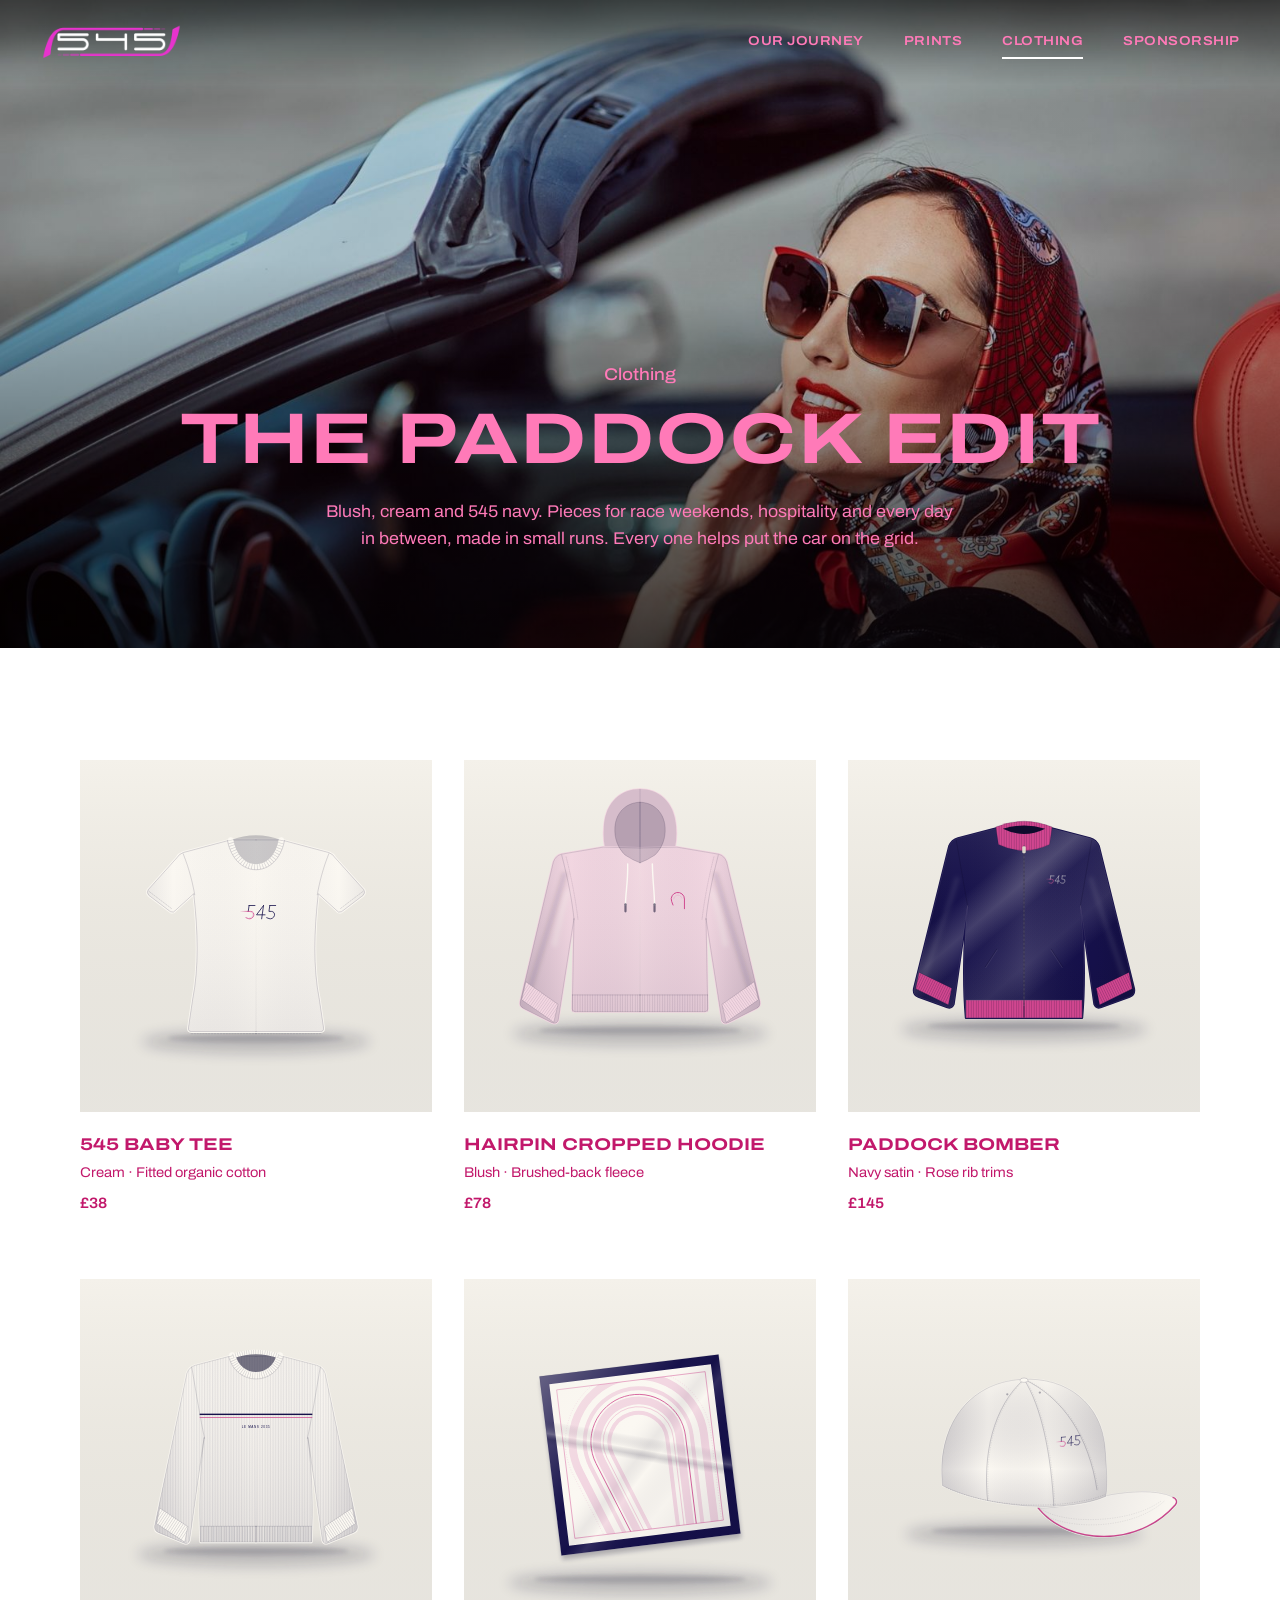
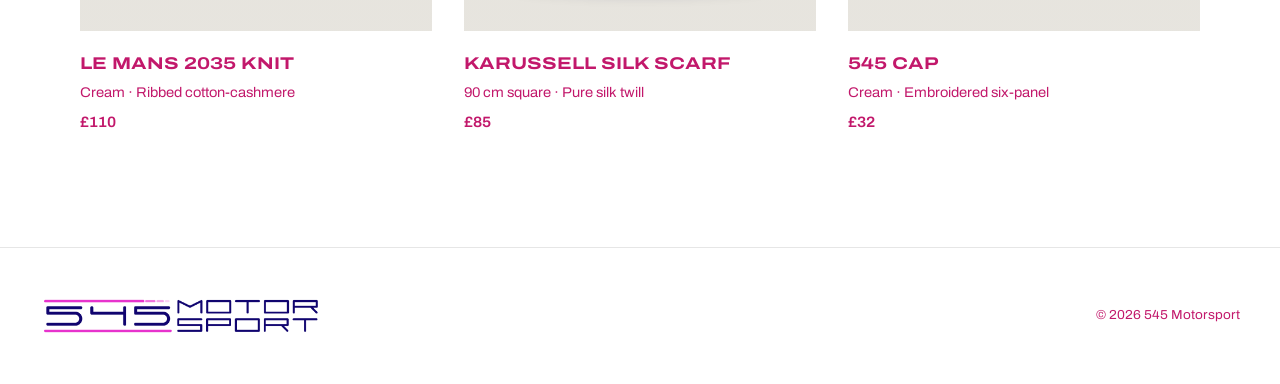
==== clothing.html @ 551cf8eb "Use the new 545 logos across the site White-text emblem in the header, full white logo in the home h" ====
<!doctype html>
<html lang="en-GB">
<head>
  <meta charset="utf-8">
  <meta name="viewport" content="width=device-width, initial-scale=1">
  <meta name="description" content="545 Motorsport: an engineer-led endurance racing team with one goal, to win the 24 Hours of Le Mans by 2035.">
  <title>Clothing | 545 Motorsport</title>
  <link rel="icon" href="favicon.svg" type="image/svg+xml">
  <link rel="preconnect" href="https://fonts.googleapis.com">
  <link rel="preconnect" href="https://fonts.gstatic.com" crossorigin>
  <link href="https://fonts.googleapis.com/css2?family=Archivo:wdth,wght@100..125,400..700&display=swap" rel="stylesheet">
  <link rel="stylesheet" href="style.css?v=1794669019">
</head>
<body>
<header class="top">
  <nav class="nav">
    <a href="index.html" class="nav-logo" aria-label="545 Motorsport home"><img src="logo/545-white.png" alt="545"></a>
    <a href="journey.html">Our Journey</a>
    <a href="prints.html">Prints</a>
    <a href="clothing.html" aria-current="page">Clothing</a>
    <a href="sponsorship.html">Sponsorship</a>
  </nav>
</header>
<main>
  <section class="hero short" style="background-image:url('img/scarf.jpg')">
    <div class="hero-inner">
      <p class="kicker">Clothing</p>
      <h1 class="display">The Paddock Edit</h1>
      <p class="lede">Blush, cream and 545 navy. Pieces for race weekends, hospitality and every day in between, made in small runs. Every one helps put the car on the grid.</p>
    </div>
  </section>

  <section class="section">
    <div class="shop clothes">
      <div class="item"><figure><div class="art"><img src="art/clothing-babytee.svg" alt="545 Baby Tee"></div><figcaption><span class="name">545 Baby Tee</span><span class="meta">Cream · Fitted organic cotton</span><span class="cost">£38</span></figcaption></figure></div>
      <div class="item"><figure><div class="art"><img src="art/clothing-hoodie.svg" alt="Hairpin Cropped Hoodie"></div><figcaption><span class="name">Hairpin Cropped Hoodie</span><span class="meta">Blush · Brushed-back fleece</span><span class="cost">£78</span></figcaption></figure></div>
      <div class="item"><figure><div class="art"><img src="art/clothing-jacket.svg" alt="Paddock Bomber"></div><figcaption><span class="name">Paddock Bomber</span><span class="meta">Navy satin · Rose rib trims</span><span class="cost">£145</span></figcaption></figure></div>
      <div class="item"><figure><div class="art"><img src="art/clothing-knit.svg" alt="Le Mans 2035 Knit"></div><figcaption><span class="name">Le Mans 2035 Knit</span><span class="meta">Cream · Ribbed cotton-cashmere</span><span class="cost">£110</span></figcaption></figure></div>
      <div class="item"><figure><div class="art"><img src="art/clothing-scarf.svg" alt="Karussell Silk Scarf"></div><figcaption><span class="name">Karussell Silk Scarf</span><span class="meta">90 cm square · Pure silk twill</span><span class="cost">£85</span></figcaption></figure></div>
      <div class="item"><figure><div class="art"><img src="art/clothing-cap.svg" alt="545 Cap"></div><figcaption><span class="name">545 Cap</span><span class="meta">Cream · Embroidered six-panel</span><span class="cost">£32</span></figcaption></figure></div>
    </div>
  </section>
</main>
<footer class="site-foot">
  <a href="index.html" aria-label="545 Motorsport home"><img src="logo/545-motorsport-navy.png" alt="545 Motorsport"></a>
  <p>&copy; 2026 545 Motorsport</p>
</footer>
<script>
  (function () {
    var top = document.querySelector(".top");
    var solid = !document.querySelector(".hero");
    function set() { top.classList.toggle("solid", solid || window.scrollY > 40); }
    set(); window.addEventListener("scroll", set, { passive: true });
  })();
</script>
</body>
</html>
---- style.css ----
:root {
  --black: #0b0b0d;
  --grey-9: #181818;
  --grey-8: #303030;
  --grey-5: #8a8a8a;
  --grey-2: #e6e6e6;
  --white: #ffffff;
  --rose: #d0468f;
  --pink-ink: #c2186b;   /* text on light backgrounds */
  --pink-light: #ff7ab8; /* text on dark backgrounds and photos */
  --head: 'Archivo', 'Helvetica Neue', Arial, sans-serif;
  --body: 'Archivo', 'Helvetica Neue', Arial, sans-serif;
}

* { box-sizing: border-box; }
html { scroll-behavior: smooth; }
body {
  margin: 0;
  background: var(--white);
  color: var(--pink-ink);
  font-family: var(--body);
  font-stretch: 105%;
  font-size: 16px;
  line-height: 1.55;
  -webkit-font-smoothing: antialiased;
}
img { max-width: 100%; display: block; }
a { color: inherit; }

/* Headline style */
.display {
  font-family: var(--head);
  font-stretch: 125%;
  font-weight: 700;
  text-transform: uppercase;
  letter-spacing: 0.01em;
  line-height: 1.05;
  margin: 0;
}
.kicker {
  font-family: var(--head);
  font-stretch: 112%;
  font-weight: 500;
  font-size: 17px;
  margin: 0 0 14px;
}

/* Header */
.top {
  position: fixed;
  top: 0; left: 0; right: 0;
  z-index: 30;
  background: linear-gradient(180deg, rgba(0,0,0,0.55), rgba(0,0,0,0));
  transition: background 0.3s;
}
.top.solid { background: var(--black); }
.nav {
  max-width: 1440px;
  margin: 0 auto;
  padding: 0 40px;
  height: 84px;
  display: flex;
  align-items: center;
  gap: 40px;
}
.nav a {
  color: var(--pink-light);
  text-decoration: none;
  font-stretch: 112%;
  font-size: 13px;
  font-weight: 600;
  letter-spacing: 0.04em;
  text-transform: uppercase;
  padding: 6px 0;
  border-bottom: 2px solid transparent;
  transition: border-color 0.25s;
}
.nav a:hover, .nav a[aria-current="page"] { border-bottom-color: var(--white); }
.nav .nav-logo { margin-right: auto; border: 0; padding: 0; }
.nav .nav-logo img { height: 38px; width: auto; }

/* Full-bleed photo heroes */
.hero {
  position: relative;
  height: 100vh;
  min-height: 560px;
  background: var(--black) center / cover no-repeat;
  color: var(--pink-light);
  display: flex;
  align-items: flex-end;
  justify-content: center;
  text-align: center;
}
.hero::before {
  content: "";
  position: absolute;
  inset: 0;
  background: linear-gradient(180deg, rgba(0,0,0,0.15) 40%, rgba(0,0,0,0.75) 100%);
}
.hero.short { height: 72vh; min-height: 460px; }
.hero-inner { position: relative; padding: 0 24px 96px; max-width: 1100px; }
.hero .display { font-size: clamp(34px, 5.6vw, 76px); }
.hero .lede { max-width: 640px; margin: 22px auto 0; font-size: 17px; color: var(--pink-light); }
.hero-logo { width: min(560px, 82vw); height: auto; margin: 0 auto 36px; }

/* Text-and-arrow links, Ferrari style */
.go {
  display: inline-flex;
  align-items: center;
  gap: 12px;
  font-stretch: 112%;
  font-size: 13px;
  font-weight: 600;
  letter-spacing: 0.04em;
  text-transform: uppercase;
  text-decoration: none;
  color: inherit;
}
.go i {
  width: 40px; height: 40px;
  border-radius: 50%;
  border: 1.5px solid currentColor;
  display: inline-flex;
  align-items: center;
  justify-content: center;
  transition: background 0.25s, color 0.25s, border-color 0.25s;
}
.go i::before {
  content: "";
  width: 8px; height: 8px;
  border-right: 2px solid currentColor;
  border-top: 2px solid currentColor;
  transform: translateX(-2px) rotate(45deg);
}
.go:hover i { background: var(--white); color: var(--pink-ink); border-color: var(--white); }
.light .go:hover i { background: var(--black); color: var(--pink-light); border-color: var(--black); }
.go-row { display: flex; gap: 48px; justify-content: center; flex-wrap: wrap; margin-top: 36px; }

/* Story block: text left, image right */
.story {
  max-width: 1200px;
  margin: 0 auto;
  padding: 120px 40px;
  display: grid;
  grid-template-columns: 1fr 1fr;
  gap: 96px;
  align-items: center;
}
.story .display { font-size: clamp(30px, 3.4vw, 48px); margin-bottom: 28px; }
.story p { margin: 0 0 18px; font-size: 17px; color: var(--pink-ink); }
.story > img { width: 100%; aspect-ratio: 4 / 5; object-fit: cover; }
.story-emblem { width: min(240px, 60%); height: auto; margin: 0 0 28px; }

/* Banner */
.banner {
  position: relative;
  min-height: 86vh;
  background: var(--black) center / cover no-repeat;
  color: var(--pink-light);
  display: flex;
  align-items: center;
  justify-content: center;
  text-align: center;
}
.banner { align-items: flex-start; min-height: 100vh; background-position: center bottom; }
.banner::before { content: ""; position: absolute; inset: 0; background: linear-gradient(180deg, rgba(0,0,0,0.78) 0%, rgba(0,0,0,0.55) 45%, rgba(0,0,0,0.1) 75%); }
.banner .inner { position: relative; padding: 14vh 24px 80px; max-width: 980px; }
.banner .display { font-size: clamp(34px, 5.4vw, 72px); }
.banner p { max-width: 620px; margin: 24px auto 0; font-size: 17px; color: var(--pink-light); }

/* 2x2 tiles */
.tiles { display: grid; grid-template-columns: 1fr 1fr; }
.tile {
  position: relative;
  aspect-ratio: 4 / 3;
  background: var(--black) center / cover no-repeat;
  color: var(--pink-light);
  display: flex;
  align-items: flex-end;
  justify-content: center;
  text-align: center;
  overflow: hidden;
}
.tile::before { content: ""; position: absolute; inset: 0; background: linear-gradient(180deg, rgba(0,0,0,0) 35%, rgba(0,0,0,0.72)); }
.tile .inner { position: relative; padding: 0 24px 64px; }
.tile .display { font-size: clamp(26px, 3.2vw, 46px); }
a.tile { text-decoration: none; }
.tile .go { margin-top: 26px; }
.tile:hover .go i { background: var(--white); color: var(--pink-ink); border-color: var(--white); }
.tile { background-size: cover; transition: background-size 0.6s; }


/* Generic content */
.section { max-width: 1200px; margin: 0 auto; padding: 112px 40px; }
.section-head { text-align: center; margin-bottom: 64px; }
.section-head .display { font-size: clamp(28px, 3.6vw, 50px); }
.section-head p { max-width: 620px; margin: 18px auto 0; color: var(--pink-ink); font-size: 17px; }
.dark { background: var(--black); color: var(--pink-light); }
.grey { background: var(--grey-9); color: var(--pink-light); }
.dark .section-head p, .grey .section-head p { color: var(--pink-light); }

.ledger { display: grid; grid-template-columns: 1fr 1fr; gap: 80px; }
.ledger h3 { font-size: 24px; margin-bottom: 24px; }
.ledger ul { list-style: none; margin: 0; padding: 0; }
.ledger li { padding: 16px 0; border-bottom: 1px solid rgba(255,255,255,0.14); color: var(--pink-light); }

/* Journey */
.intro { max-width: 980px; margin: 0 auto; padding: 120px 40px 72px; text-align: center; }
.intro .display { font-size: clamp(28px, 3.8vw, 54px); }
.intro p { max-width: 640px; margin: 24px auto 0; font-size: 17px; color: var(--pink-ink); }

.lap { max-width: 1200px; margin: 0 auto; padding: 0 40px 120px; }
.lap-line { position: relative; height: 2px; background: var(--grey-2); margin: 40px 0 0; }
.lap-line .done { position: absolute; left: 0; top: 0; bottom: 0; background: var(--rose); }
.lap-dots { position: relative; display: flex; justify-content: space-between; margin-top: -8px; }
.lap-dots span { width: 14px; height: 14px; border-radius: 50%; background: var(--white); border: 2px solid var(--black); }
.lap-dots span.on { background: var(--rose); border-color: var(--rose); }
.lap-dots span.flag { width: 20px; height: 20px; margin-top: -3px; background: var(--black); }
.lap-years { display: flex; justify-content: space-between; margin-top: 18px; font-size: 12px; font-weight: 700; letter-spacing: 0.04em; color: var(--rose); }
.lap-years b { color: var(--pink-ink); }

.chapter { display: grid; grid-template-columns: 1fr 1fr; min-height: 640px; }
.chapter + .chapter { border-top: 1px solid var(--grey-2); }
.chapter .pic { background: var(--black) center / cover no-repeat; min-height: 420px; }
.chapter .txt { padding: 96px 80px; display: flex; flex-direction: column; justify-content: center; }
.chapter.flip .pic { order: 2; }
.chapter.final { background: var(--black); color: var(--pink-light); border-top: 0; }
.year { font-family: var(--head); font-stretch: 125%; font-weight: 700; font-size: clamp(56px, 7vw, 104px); line-height: 0.9; letter-spacing: -0.01em; margin: 0 0 18px; }
.chapter .display { font-size: clamp(22px, 2.2vw, 32px); margin-bottom: 28px; }
.miles { list-style: none; margin: 0; padding: 0; }
.miles li { display: flex; justify-content: space-between; gap: 16px; padding: 14px 0; border-top: 1px solid var(--grey-2); font-size: 17px; font-weight: 500; }
.final .miles li { border-top-color: rgba(255,255,255,0.18); }
.miles li span { font-size: 12px; font-weight: 700; letter-spacing: 0.06em; text-transform: uppercase; color: var(--rose); white-space: nowrap; }
.miles li.ok span { color: var(--rose); }
.miles li.goal { font-stretch: 125%; font-weight: 700; text-transform: uppercase; font-size: 20px; }
.miles li.goal span { color: var(--rose); }

/* Sponsorship */
.tiers { display: grid; grid-template-columns: repeat(3, 1fr); gap: 2px; background: var(--grey-2); }
.tier { background: var(--white); padding: 48px 40px 52px; }
.tier.feature { background: var(--black); color: var(--pink-light); }
.tier h3 { font-size: 26px; margin-bottom: 8px; }
.tier .price { font-size: 13px; font-weight: 700; letter-spacing: 0.04em; text-transform: uppercase; color: var(--rose); margin: 0 0 26px; }
.tier ul { margin: 0; padding: 0 0 0 18px; color: var(--pink-ink); }
.tier.feature ul { color: var(--pink-light); }
.tier li { margin-bottom: 9px; }
.pack-line { text-align: center; margin-top: 36px; color: var(--pink-ink); }
.pack-line a { font-weight: 600; }

.sponsors { display: grid; grid-template-columns: repeat(3, 1fr); gap: 2px; background: var(--grey-2); }
.sponsor { background: var(--white); aspect-ratio: 16 / 10; display: flex; align-items: center; justify-content: center; padding: 40px 56px; transition: opacity 0.25s; }
.sponsor:hover { opacity: 0.75; }
.sponsor img { max-height: 100%; object-fit: contain; }

/* Shop */
.shop { display: grid; grid-template-columns: repeat(3, 1fr); gap: 64px 32px; }
.item figure { margin: 0; }
.item .art { background: #f2f2f2; padding: 36px; overflow: hidden; }
.item .art img { transition: transform 0.6s ease; box-shadow: 0 24px 40px -24px rgba(0,0,0,0.45); }
.item:hover .art img { transform: scale(1.03); }
.shop.clothes .item .art { padding: 0; }
.shop.clothes .item .art img { box-shadow: none; }
.item figcaption { padding-top: 20px; }
.item .name { display: block; font-stretch: 125%; font-weight: 700; text-transform: uppercase; font-size: 17px; }
.item .meta { display: block; font-size: 14px; color: var(--pink-ink); margin-top: 4px; }
.item .cost { display: block; font-size: 15px; font-weight: 600; margin-top: 8px; }

.note { margin-top: 112px; padding-top: 48px; border-top: 1px solid var(--grey-2); display: grid; grid-template-columns: 1fr 2fr; gap: 48px; }
.note h3 { font-size: 24px; }
.note p { margin: 0; color: var(--pink-ink); font-size: 17px; }
.note a { font-weight: 600; }

/* Contact */
.contact { display: grid; grid-template-columns: 1fr 1.6fr; gap: 2px; background: var(--grey-2); }
.pack {
  width: 100%;
  border: 0;
  background: var(--black);
  color: var(--pink-light);
  font-family: var(--head);
  font-stretch: 125%;
  font-weight: 700;
  text-transform: uppercase;
  font-size: 28px;
  line-height: 1.1;
  text-align: left;
  padding: 48px;
  cursor: pointer;
  display: flex;
  flex-direction: column;
  justify-content: space-between;
  gap: 32px;
  transition: background 0.25s;
}
.pack small { font-family: var(--body); font-stretch: 105%; font-weight: 400; text-transform: none; font-size: 15px; color: var(--pink-light); }
.pack:hover, .pack.on { background: var(--grey-8); box-shadow: inset 6px 0 0 var(--rose); }
.pack:hover small, .pack.on small { color: var(--pink-light); }
.enquiry { background: var(--white); padding: 48px; }
.enquiry h3 { font-size: 24px; margin-bottom: 8px; }
.enquiry label { display: block; font-size: 12px; font-weight: 700; letter-spacing: 0.04em; text-transform: uppercase; margin: 26px 0 6px; }
.enquiry input, .enquiry textarea { width: 100%; font: inherit; color: inherit; padding: 12px 0; border: 0; border-bottom: 1.5px solid #bdbdbd; background: transparent; border-radius: 0; }
.enquiry input:focus, .enquiry textarea:focus { outline: none; border-bottom-color: var(--black); }
.enquiry textarea { min-height: 120px; resize: vertical; }
.enquiry input::placeholder, .enquiry textarea::placeholder { color: var(--pink-ink); opacity: 0.55; }
.send {
  margin-top: 36px;
  width: 100%;
  padding: 20px;
  border: 0;
  background: var(--black);
  color: var(--pink-light);
  font-family: var(--head);
  font-stretch: 112%;
  font-weight: 700;
  font-size: 13px;
  letter-spacing: 0.06em;
  text-transform: uppercase;
  cursor: pointer;
  transition: background 0.25s;
}
.send:hover { background: var(--grey-8); }

/* Footer */
.site-foot {
  background: var(--white);
  padding: 48px 40px;
  display: flex;
  flex-wrap: wrap;
  align-items: center;
  justify-content: space-between;
  gap: 20px;
  border-top: 1px solid var(--grey-2);
}
.site-foot img { height: 40px; width: auto; }
.site-foot p { margin: 0; font-size: 13px; color: var(--pink-ink); }

@media (max-width: 900px) {
  .story, .ledger, .note, .contact, .chapter { grid-template-columns: 1fr; gap: 48px; }
  .chapter { gap: 0; }
  .chapter.flip .pic { order: 0; }
  .chapter .txt { padding: 56px 24px 72px; }
  .lap-years span:not(:first-child):not(:last-child) { display: none; }
  .story { padding: 88px 24px; }
  .tiers, .sponsors { grid-template-columns: 1fr; }
  .shop { grid-template-columns: repeat(2, 1fr); gap: 40px 16px; }

}
@media (max-width: 640px) {
  .nav { padding: 0 16px; gap: 14px; height: 64px; }
  .nav a { font-size: 10px; letter-spacing: 0; }
  .nav .nav-logo img { height: 26px; }
  .site-foot { padding: 36px 16px; }
  .site-foot img { height: 30px; }
  .section { padding: 80px 16px; }
  .story { padding: 72px 16px; }
  .tiles { grid-template-columns: 1fr; }
  .shop { grid-template-columns: 1fr; }
  .hero-inner { padding-bottom: 72px; }
  .pack, .enquiry { padding: 32px 24px; }
}
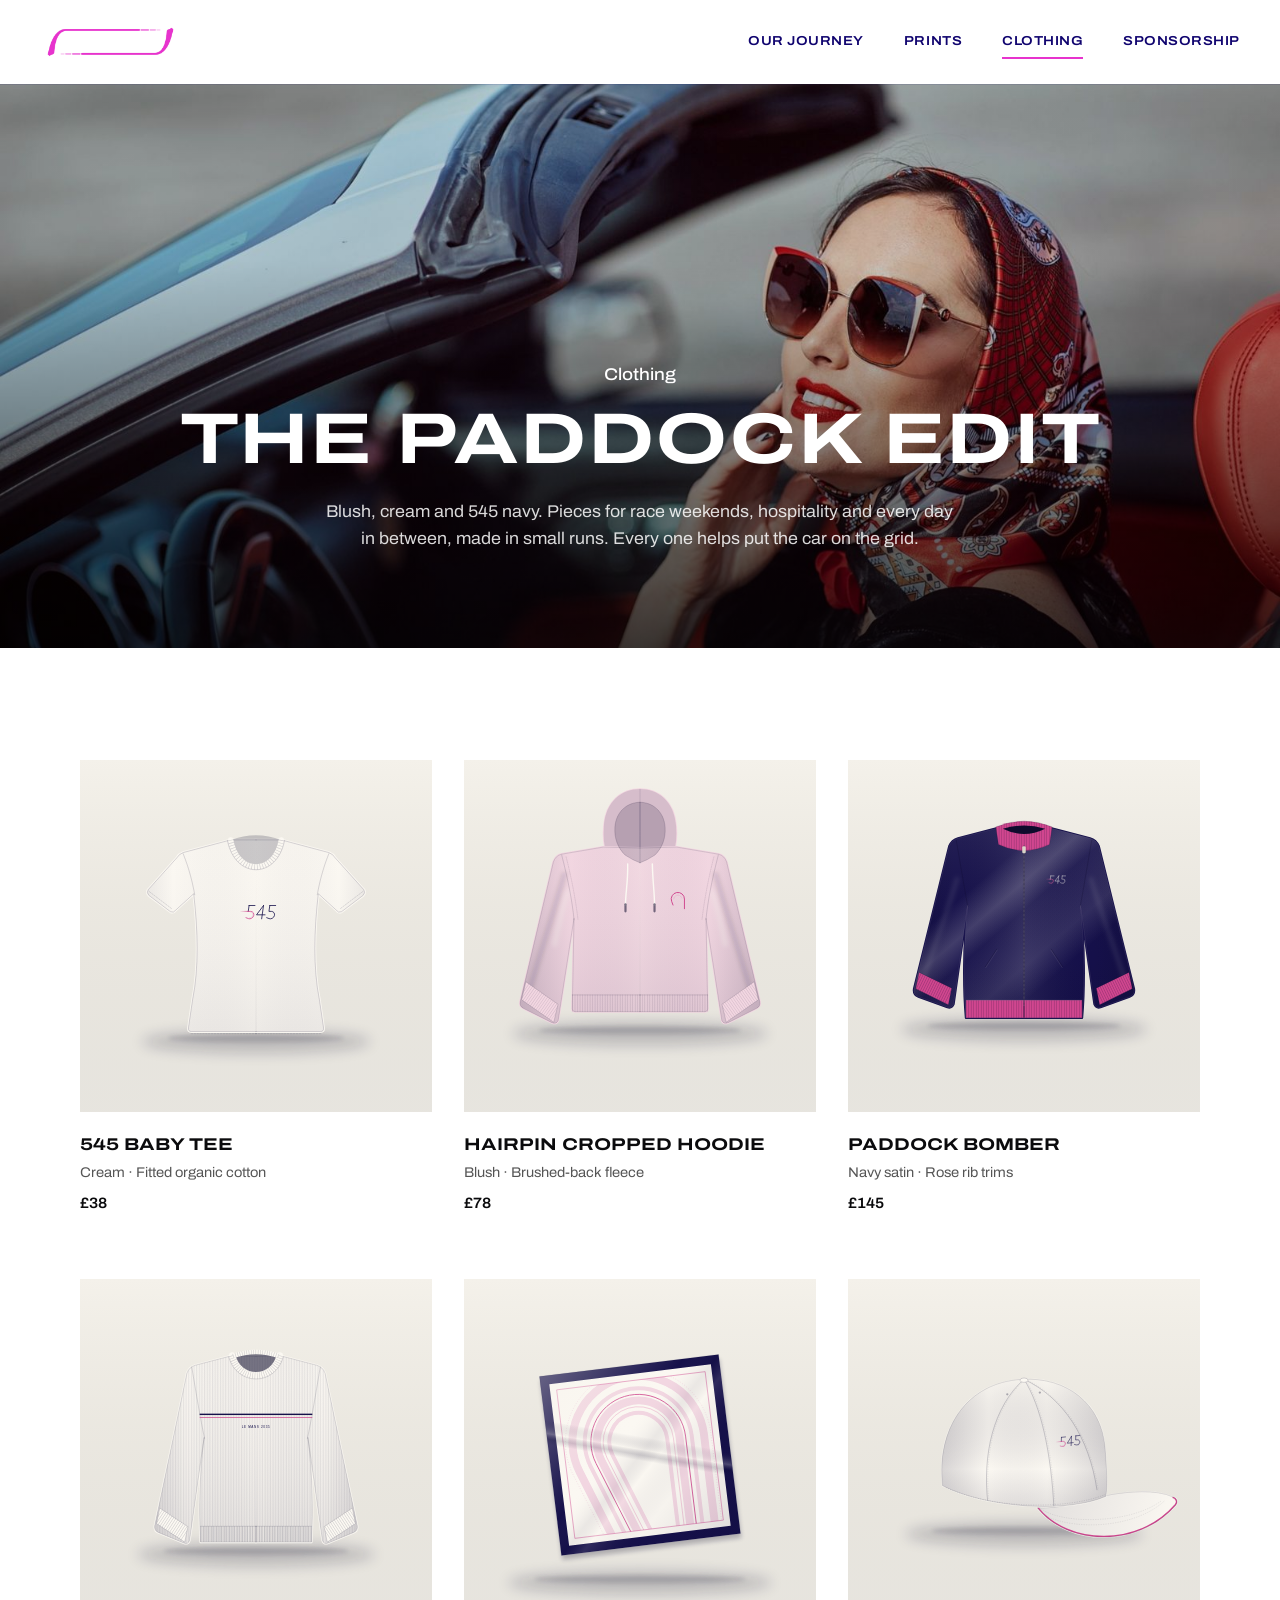
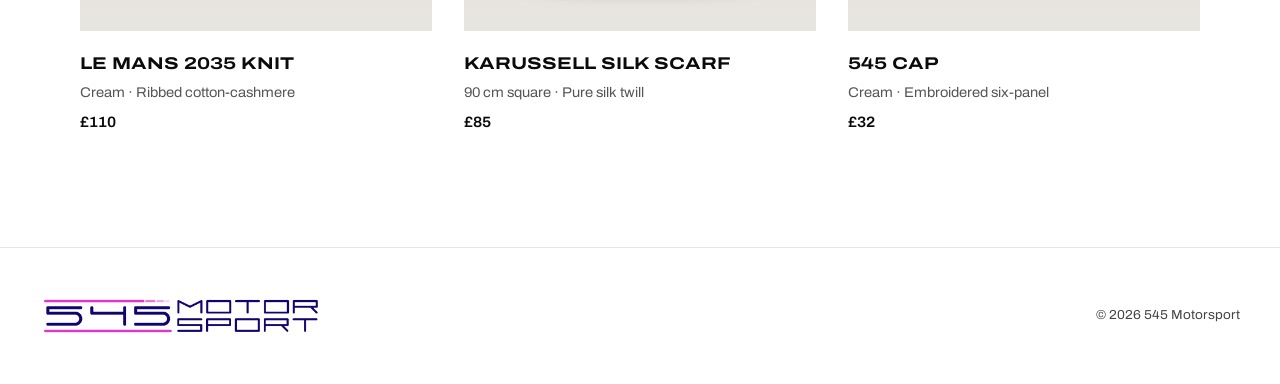
==== commit 516d8654: "White header with the animated navy-pink logo; original text colours back Text returns to white on d" ====
--- a/clothing.html
+++ b/clothing.html
@@ -9,12 +9,12 @@
   <link rel="preconnect" href="https://fonts.googleapis.com">
   <link rel="preconnect" href="https://fonts.gstatic.com" crossorigin>
   <link href="https://fonts.googleapis.com/css2?family=Archivo:wdth,wght@100..125,400..700&display=swap" rel="stylesheet">
-  <link rel="stylesheet" href="style.css?v=1794669019">
+  <link rel="stylesheet" href="style.css?v=1794669339">
 </head>
 <body>
 <header class="top">
   <nav class="nav">
-    <a href="index.html" class="nav-logo" aria-label="545 Motorsport home"><img src="logo/545-white.png" alt="545"></a>
+    <a href="index.html" class="nav-logo" aria-label="545 Motorsport home"><picture><source srcset="logo/545-navy.png" media="(prefers-reduced-motion: reduce)"><img src="logo/545-navy-intro.gif" alt="545" width="960" height="300"></picture></a>
     <a href="journey.html">Our Journey</a>
     <a href="prints.html">Prints</a>
     <a href="clothing.html" aria-current="page">Clothing</a>
--- a/style.css
+++ b/style.css
@@ -6,8 +6,8 @@
   --grey-2: #e6e6e6;
   --white: #ffffff;
   --rose: #d0468f;
-  --pink-ink: #c2186b;   /* text on light backgrounds */
-  --pink-light: #ff7ab8; /* text on dark backgrounds and photos */
+  --navy: #10046f;   /* logo navy */
+  --logo-pink: #e733cd;
   --head: 'Archivo', 'Helvetica Neue', Arial, sans-serif;
   --body: 'Archivo', 'Helvetica Neue', Arial, sans-serif;
 }
@@ -17,7 +17,7 @@
 body {
   margin: 0;
   background: var(--white);
-  color: var(--pink-ink);
+  color: var(--black);
   font-family: var(--body);
   font-stretch: 105%;
   font-size: 16px;
@@ -50,10 +50,9 @@
   position: fixed;
   top: 0; left: 0; right: 0;
   z-index: 30;
-  background: linear-gradient(180deg, rgba(0,0,0,0.55), rgba(0,0,0,0));
-  transition: background 0.3s;
-}
-.top.solid { background: var(--black); }
+  background: var(--white);
+  box-shadow: 0 1px 0 rgba(16,4,111,0.10);
+}
 .nav {
   max-width: 1440px;
   margin: 0 auto;
@@ -64,7 +63,7 @@
   gap: 40px;
 }
 .nav a {
-  color: var(--pink-light);
+  color: var(--navy);
   text-decoration: none;
   font-stretch: 112%;
   font-size: 13px;
@@ -75,9 +74,9 @@
   border-bottom: 2px solid transparent;
   transition: border-color 0.25s;
 }
-.nav a:hover, .nav a[aria-current="page"] { border-bottom-color: var(--white); }
+.nav a:hover, .nav a[aria-current="page"] { border-bottom-color: var(--logo-pink); }
 .nav .nav-logo { margin-right: auto; border: 0; padding: 0; }
-.nav .nav-logo img { height: 38px; width: auto; }
+.nav .nav-logo img { height: 44px; width: auto; display: block; }
 
 /* Full-bleed photo heroes */
 .hero {
@@ -85,7 +84,7 @@
   height: 100vh;
   min-height: 560px;
   background: var(--black) center / cover no-repeat;
-  color: var(--pink-light);
+  color: var(--white);
   display: flex;
   align-items: flex-end;
   justify-content: center;
@@ -100,7 +99,7 @@
 .hero.short { height: 72vh; min-height: 460px; }
 .hero-inner { position: relative; padding: 0 24px 96px; max-width: 1100px; }
 .hero .display { font-size: clamp(34px, 5.6vw, 76px); }
-.hero .lede { max-width: 640px; margin: 22px auto 0; font-size: 17px; color: var(--pink-light); }
+.hero .lede { max-width: 640px; margin: 22px auto 0; font-size: 17px; color: rgba(255,255,255,0.85); }
 .hero-logo { width: min(560px, 82vw); height: auto; margin: 0 auto 36px; }
 
 /* Text-and-arrow links, Ferrari style */
@@ -132,8 +131,8 @@
   border-top: 2px solid currentColor;
   transform: translateX(-2px) rotate(45deg);
 }
-.go:hover i { background: var(--white); color: var(--pink-ink); border-color: var(--white); }
-.light .go:hover i { background: var(--black); color: var(--pink-light); border-color: var(--black); }
+.go:hover i { background: var(--white); color: var(--black); border-color: var(--white); }
+.light .go:hover i { background: var(--black); color: var(--white); border-color: var(--black); }
 .go-row { display: flex; gap: 48px; justify-content: center; flex-wrap: wrap; margin-top: 36px; }
 
 /* Story block: text left, image right */
@@ -147,16 +146,15 @@
   align-items: center;
 }
 .story .display { font-size: clamp(30px, 3.4vw, 48px); margin-bottom: 28px; }
-.story p { margin: 0 0 18px; font-size: 17px; color: var(--pink-ink); }
+.story p { margin: 0 0 18px; font-size: 17px; color: #2b2b2b; }
 .story > img { width: 100%; aspect-ratio: 4 / 5; object-fit: cover; }
-.story-emblem { width: min(240px, 60%); height: auto; margin: 0 0 28px; }
 
 /* Banner */
 .banner {
   position: relative;
   min-height: 86vh;
   background: var(--black) center / cover no-repeat;
-  color: var(--pink-light);
+  color: var(--white);
   display: flex;
   align-items: center;
   justify-content: center;
@@ -166,7 +164,7 @@
 .banner::before { content: ""; position: absolute; inset: 0; background: linear-gradient(180deg, rgba(0,0,0,0.78) 0%, rgba(0,0,0,0.55) 45%, rgba(0,0,0,0.1) 75%); }
 .banner .inner { position: relative; padding: 14vh 24px 80px; max-width: 980px; }
 .banner .display { font-size: clamp(34px, 5.4vw, 72px); }
-.banner p { max-width: 620px; margin: 24px auto 0; font-size: 17px; color: var(--pink-light); }
+.banner p { max-width: 620px; margin: 24px auto 0; font-size: 17px; color: rgba(255,255,255,0.88); }
 
 /* 2x2 tiles */
 .tiles { display: grid; grid-template-columns: 1fr 1fr; }
@@ -174,7 +172,7 @@
   position: relative;
   aspect-ratio: 4 / 3;
   background: var(--black) center / cover no-repeat;
-  color: var(--pink-light);
+  color: var(--white);
   display: flex;
   align-items: flex-end;
   justify-content: center;
@@ -186,7 +184,7 @@
 .tile .display { font-size: clamp(26px, 3.2vw, 46px); }
 a.tile { text-decoration: none; }
 .tile .go { margin-top: 26px; }
-.tile:hover .go i { background: var(--white); color: var(--pink-ink); border-color: var(--white); }
+.tile:hover .go i { background: var(--white); color: var(--black); border-color: var(--white); }
 .tile { background-size: cover; transition: background-size 0.6s; }
 
 
@@ -194,20 +192,20 @@
 .section { max-width: 1200px; margin: 0 auto; padding: 112px 40px; }
 .section-head { text-align: center; margin-bottom: 64px; }
 .section-head .display { font-size: clamp(28px, 3.6vw, 50px); }
-.section-head p { max-width: 620px; margin: 18px auto 0; color: var(--pink-ink); font-size: 17px; }
-.dark { background: var(--black); color: var(--pink-light); }
-.grey { background: var(--grey-9); color: var(--pink-light); }
-.dark .section-head p, .grey .section-head p { color: var(--pink-light); }
+.section-head p { max-width: 620px; margin: 18px auto 0; color: #444; font-size: 17px; }
+.dark { background: var(--black); color: var(--white); }
+.grey { background: var(--grey-9); color: var(--white); }
+.dark .section-head p, .grey .section-head p { color: rgba(255,255,255,0.75); }
 
 .ledger { display: grid; grid-template-columns: 1fr 1fr; gap: 80px; }
 .ledger h3 { font-size: 24px; margin-bottom: 24px; }
 .ledger ul { list-style: none; margin: 0; padding: 0; }
-.ledger li { padding: 16px 0; border-bottom: 1px solid rgba(255,255,255,0.14); color: var(--pink-light); }
+.ledger li { padding: 16px 0; border-bottom: 1px solid rgba(255,255,255,0.14); color: rgba(255,255,255,0.82); }
 
 /* Journey */
 .intro { max-width: 980px; margin: 0 auto; padding: 120px 40px 72px; text-align: center; }
 .intro .display { font-size: clamp(28px, 3.8vw, 54px); }
-.intro p { max-width: 640px; margin: 24px auto 0; font-size: 17px; color: var(--pink-ink); }
+.intro p { max-width: 640px; margin: 24px auto 0; font-size: 17px; color: #444; }
 
 .lap { max-width: 1200px; margin: 0 auto; padding: 0 40px 120px; }
 .lap-line { position: relative; height: 2px; background: var(--grey-2); margin: 40px 0 0; }
@@ -216,21 +214,21 @@
 .lap-dots span { width: 14px; height: 14px; border-radius: 50%; background: var(--white); border: 2px solid var(--black); }
 .lap-dots span.on { background: var(--rose); border-color: var(--rose); }
 .lap-dots span.flag { width: 20px; height: 20px; margin-top: -3px; background: var(--black); }
-.lap-years { display: flex; justify-content: space-between; margin-top: 18px; font-size: 12px; font-weight: 700; letter-spacing: 0.04em; color: var(--rose); }
-.lap-years b { color: var(--pink-ink); }
+.lap-years { display: flex; justify-content: space-between; margin-top: 18px; font-size: 12px; font-weight: 700; letter-spacing: 0.04em; color: var(--grey-5); }
+.lap-years b { color: var(--black); }
 
 .chapter { display: grid; grid-template-columns: 1fr 1fr; min-height: 640px; }
 .chapter + .chapter { border-top: 1px solid var(--grey-2); }
 .chapter .pic { background: var(--black) center / cover no-repeat; min-height: 420px; }
 .chapter .txt { padding: 96px 80px; display: flex; flex-direction: column; justify-content: center; }
 .chapter.flip .pic { order: 2; }
-.chapter.final { background: var(--black); color: var(--pink-light); border-top: 0; }
+.chapter.final { background: var(--black); color: var(--white); border-top: 0; }
 .year { font-family: var(--head); font-stretch: 125%; font-weight: 700; font-size: clamp(56px, 7vw, 104px); line-height: 0.9; letter-spacing: -0.01em; margin: 0 0 18px; }
 .chapter .display { font-size: clamp(22px, 2.2vw, 32px); margin-bottom: 28px; }
 .miles { list-style: none; margin: 0; padding: 0; }
 .miles li { display: flex; justify-content: space-between; gap: 16px; padding: 14px 0; border-top: 1px solid var(--grey-2); font-size: 17px; font-weight: 500; }
 .final .miles li { border-top-color: rgba(255,255,255,0.18); }
-.miles li span { font-size: 12px; font-weight: 700; letter-spacing: 0.06em; text-transform: uppercase; color: var(--rose); white-space: nowrap; }
+.miles li span { font-size: 12px; font-weight: 700; letter-spacing: 0.06em; text-transform: uppercase; color: var(--grey-5); white-space: nowrap; }
 .miles li.ok span { color: var(--rose); }
 .miles li.goal { font-stretch: 125%; font-weight: 700; text-transform: uppercase; font-size: 20px; }
 .miles li.goal span { color: var(--rose); }
@@ -238,13 +236,13 @@
 /* Sponsorship */
 .tiers { display: grid; grid-template-columns: repeat(3, 1fr); gap: 2px; background: var(--grey-2); }
 .tier { background: var(--white); padding: 48px 40px 52px; }
-.tier.feature { background: var(--black); color: var(--pink-light); }
+.tier.feature { background: var(--black); color: var(--white); }
 .tier h3 { font-size: 26px; margin-bottom: 8px; }
 .tier .price { font-size: 13px; font-weight: 700; letter-spacing: 0.04em; text-transform: uppercase; color: var(--rose); margin: 0 0 26px; }
-.tier ul { margin: 0; padding: 0 0 0 18px; color: var(--pink-ink); }
-.tier.feature ul { color: var(--pink-light); }
+.tier ul { margin: 0; padding: 0 0 0 18px; color: #444; }
+.tier.feature ul { color: rgba(255,255,255,0.8); }
 .tier li { margin-bottom: 9px; }
-.pack-line { text-align: center; margin-top: 36px; color: var(--pink-ink); }
+.pack-line { text-align: center; margin-top: 36px; color: #444; }
 .pack-line a { font-weight: 600; }
 
 .sponsors { display: grid; grid-template-columns: repeat(3, 1fr); gap: 2px; background: var(--grey-2); }
@@ -262,12 +260,12 @@
 .shop.clothes .item .art img { box-shadow: none; }
 .item figcaption { padding-top: 20px; }
 .item .name { display: block; font-stretch: 125%; font-weight: 700; text-transform: uppercase; font-size: 17px; }
-.item .meta { display: block; font-size: 14px; color: var(--pink-ink); margin-top: 4px; }
+.item .meta { display: block; font-size: 14px; color: #555; margin-top: 4px; }
 .item .cost { display: block; font-size: 15px; font-weight: 600; margin-top: 8px; }
 
 .note { margin-top: 112px; padding-top: 48px; border-top: 1px solid var(--grey-2); display: grid; grid-template-columns: 1fr 2fr; gap: 48px; }
 .note h3 { font-size: 24px; }
-.note p { margin: 0; color: var(--pink-ink); font-size: 17px; }
+.note p { margin: 0; color: #444; font-size: 17px; }
 .note a { font-weight: 600; }
 
 /* Contact */
@@ -276,7 +274,7 @@
   width: 100%;
   border: 0;
   background: var(--black);
-  color: var(--pink-light);
+  color: var(--white);
   font-family: var(--head);
   font-stretch: 125%;
   font-weight: 700;
@@ -292,23 +290,22 @@
   gap: 32px;
   transition: background 0.25s;
 }
-.pack small { font-family: var(--body); font-stretch: 105%; font-weight: 400; text-transform: none; font-size: 15px; color: var(--pink-light); }
-.pack:hover, .pack.on { background: var(--grey-8); box-shadow: inset 6px 0 0 var(--rose); }
-.pack:hover small, .pack.on small { color: var(--pink-light); }
+.pack small { font-family: var(--body); font-stretch: 105%; font-weight: 400; text-transform: none; font-size: 15px; color: rgba(255,255,255,0.75); }
+.pack:hover, .pack.on { background: var(--rose); }
+.pack:hover small, .pack.on small { color: rgba(255,255,255,0.92); }
 .enquiry { background: var(--white); padding: 48px; }
 .enquiry h3 { font-size: 24px; margin-bottom: 8px; }
 .enquiry label { display: block; font-size: 12px; font-weight: 700; letter-spacing: 0.04em; text-transform: uppercase; margin: 26px 0 6px; }
-.enquiry input, .enquiry textarea { width: 100%; font: inherit; color: inherit; padding: 12px 0; border: 0; border-bottom: 1.5px solid #bdbdbd; background: transparent; border-radius: 0; }
+.enquiry input, .enquiry textarea { width: 100%; font: inherit; padding: 12px 0; border: 0; border-bottom: 1.5px solid #bdbdbd; background: transparent; border-radius: 0; }
 .enquiry input:focus, .enquiry textarea:focus { outline: none; border-bottom-color: var(--black); }
 .enquiry textarea { min-height: 120px; resize: vertical; }
-.enquiry input::placeholder, .enquiry textarea::placeholder { color: var(--pink-ink); opacity: 0.55; }
 .send {
   margin-top: 36px;
   width: 100%;
   padding: 20px;
   border: 0;
-  background: var(--black);
-  color: var(--pink-light);
+  background: var(--rose);
+  color: var(--white);
   font-family: var(--head);
   font-stretch: 112%;
   font-weight: 700;
@@ -318,7 +315,7 @@
   cursor: pointer;
   transition: background 0.25s;
 }
-.send:hover { background: var(--grey-8); }
+.send:hover { background: var(--black); }
 
 /* Footer */
 .site-foot {
@@ -332,7 +329,7 @@
   border-top: 1px solid var(--grey-2);
 }
 .site-foot img { height: 40px; width: auto; }
-.site-foot p { margin: 0; font-size: 13px; color: var(--pink-ink); }
+.site-foot p { margin: 0; font-size: 13px; color: #444; }
 
 @media (max-width: 900px) {
   .story, .ledger, .note, .contact, .chapter { grid-template-columns: 1fr; gap: 48px; }
@@ -348,7 +345,7 @@
 @media (max-width: 640px) {
   .nav { padding: 0 16px; gap: 14px; height: 64px; }
   .nav a { font-size: 10px; letter-spacing: 0; }
-  .nav .nav-logo img { height: 26px; }
+  .nav .nav-logo img { height: 30px; }
   .site-foot { padding: 36px 16px; }
   .site-foot img { height: 30px; }
   .section { padding: 80px 16px; }
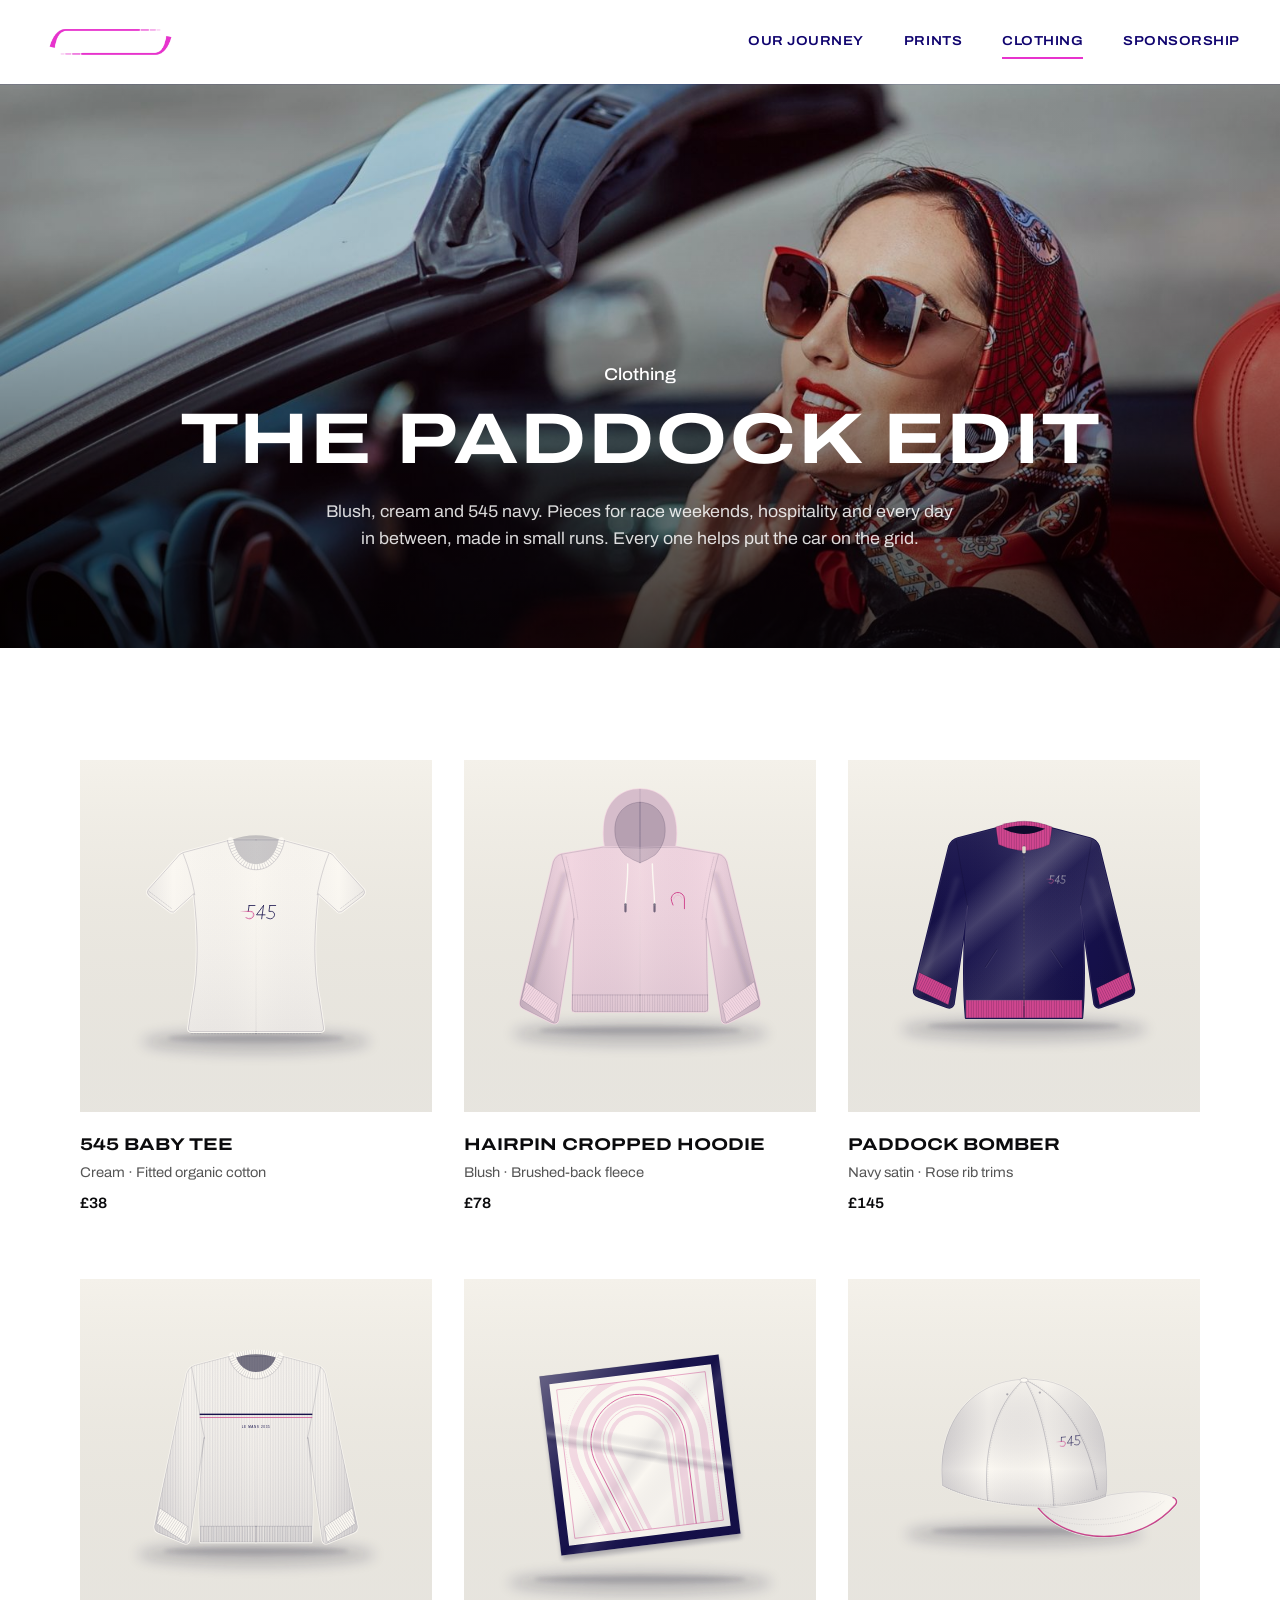
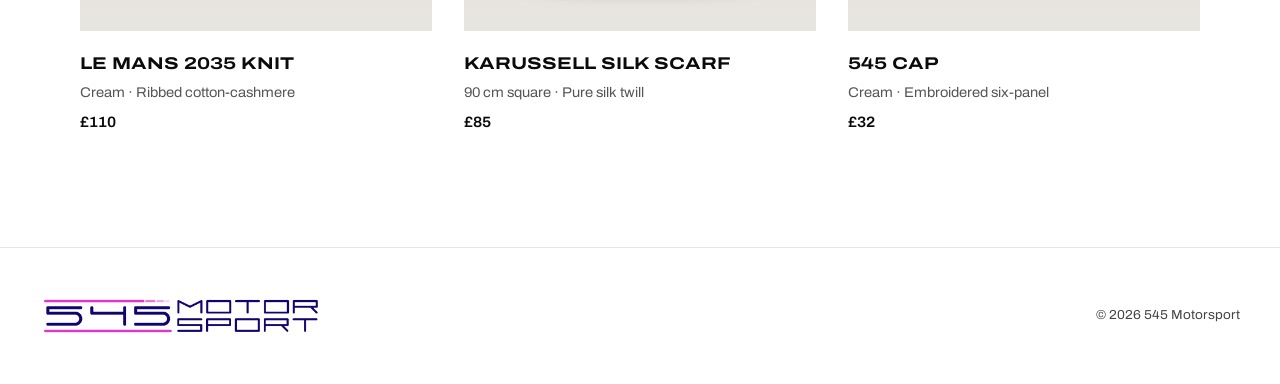
==== commit d2f12457: "Loop the header logo animation (about every 4 seconds) Co-Authored-By: Claude Opus 5.5 <noreply@anth" ====
--- a/clothing.html
+++ b/clothing.html
@@ -14,7 +14,7 @@
 <body>
 <header class="top">
   <nav class="nav">
-    <a href="index.html" class="nav-logo" aria-label="545 Motorsport home"><picture><source srcset="logo/545-navy.png" media="(prefers-reduced-motion: reduce)"><img src="logo/545-navy-intro.gif" alt="545" width="960" height="300"></picture></a>
+    <a href="index.html" class="nav-logo" aria-label="545 Motorsport home"><picture><source srcset="logo/545-navy.png" media="(prefers-reduced-motion: reduce)"><img src="logo/545-navy-animated.gif" alt="545" width="960" height="300"></picture></a>
     <a href="journey.html">Our Journey</a>
     <a href="prints.html">Prints</a>
     <a href="clothing.html" aria-current="page">Clothing</a>
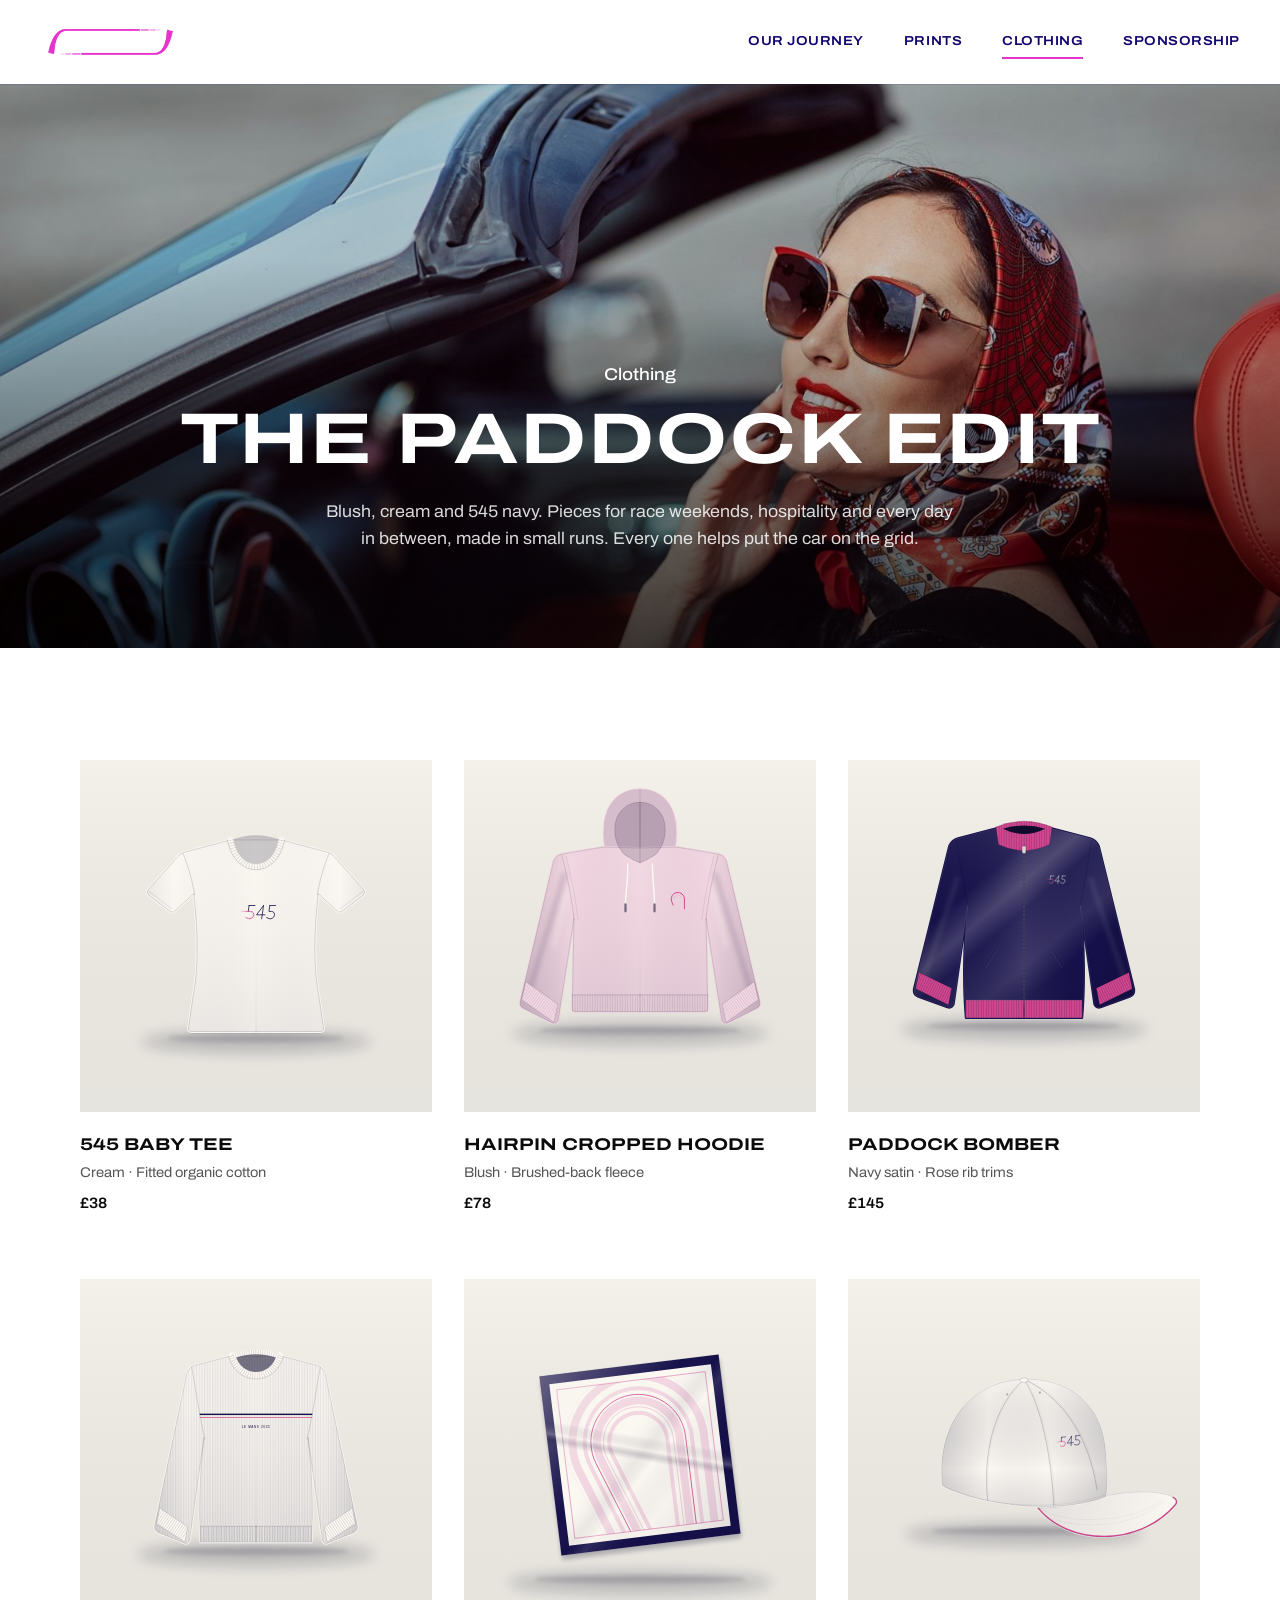
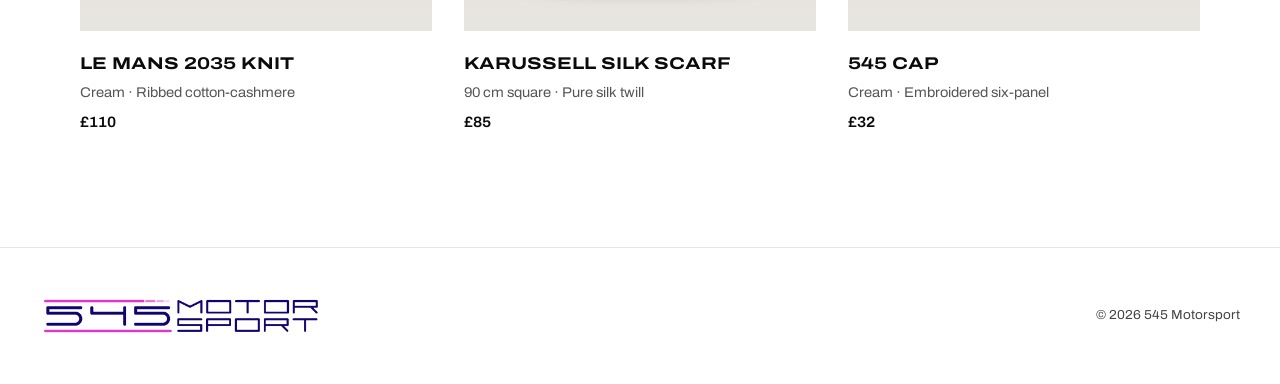
==== commit bd6daff8: "Header logo animation repeats every 5 seconds Copy of the original GIF with a longer hold on the fin" ====
--- a/clothing.html
+++ b/clothing.html
@@ -14,7 +14,7 @@
 <body>
 <header class="top">
   <nav class="nav">
-    <a href="index.html" class="nav-logo" aria-label="545 Motorsport home"><picture><source srcset="logo/545-navy.png" media="(prefers-reduced-motion: reduce)"><img src="logo/545-navy-animated.gif" alt="545" width="960" height="300"></picture></a>
+    <a href="index.html" class="nav-logo" aria-label="545 Motorsport home"><picture><source srcset="logo/545-navy.png" media="(prefers-reduced-motion: reduce)"><img src="logo/545-navy-loop.gif" alt="545" width="960" height="300"></picture></a>
     <a href="journey.html">Our Journey</a>
     <a href="prints.html">Prints</a>
     <a href="clothing.html" aria-current="page">Clothing</a>
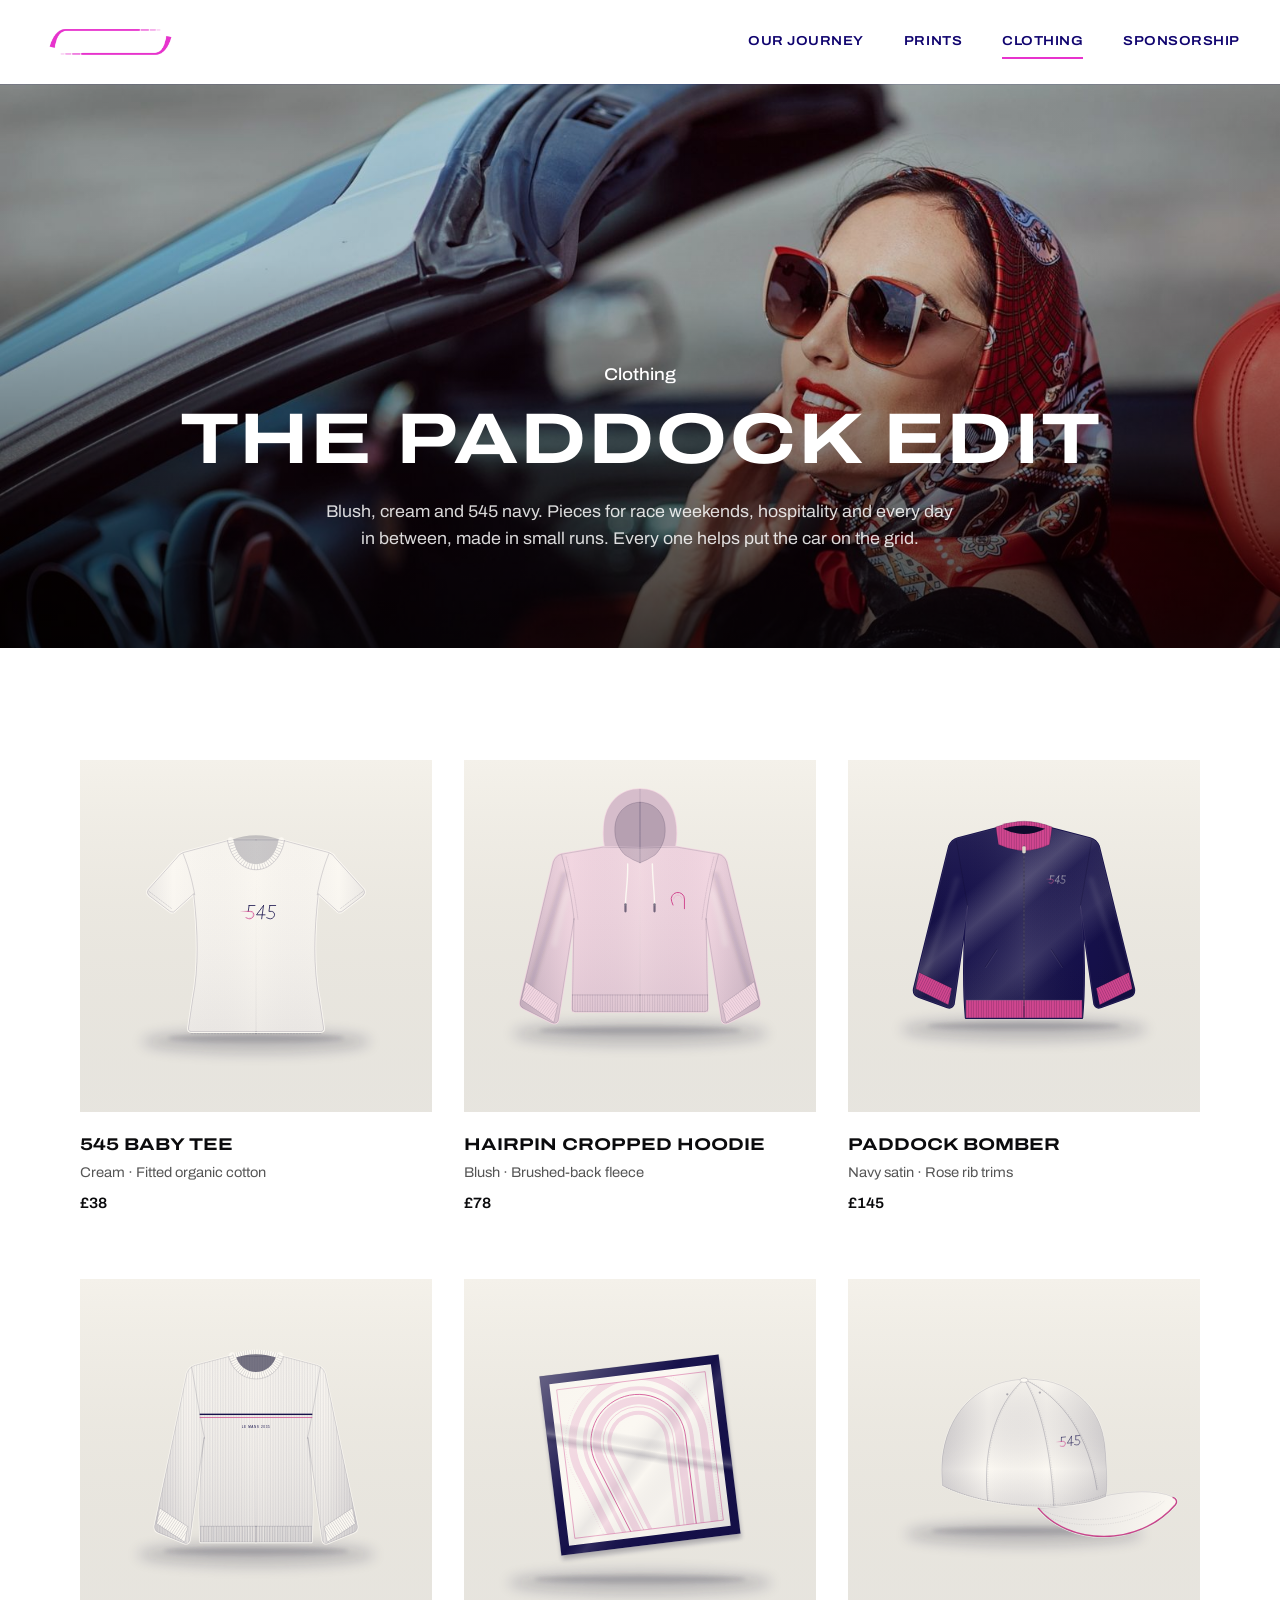
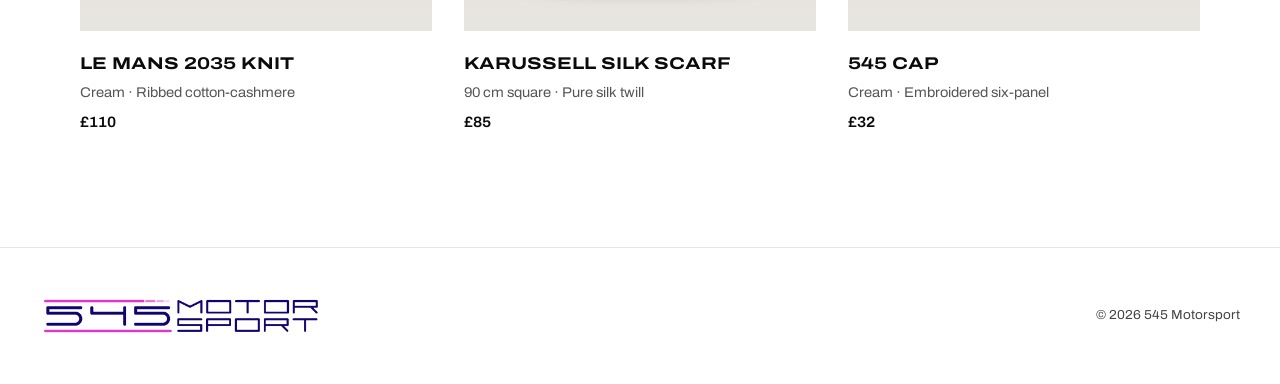
==== commit 5cafd2eb: "Slow the header logo animation to a 7-second cycle Co-Authored-By: Claude Opus 5.5 <noreply@anthropi" ====
--- a/clothing.html
+++ b/clothing.html
@@ -14,7 +14,7 @@
 <body>
 <header class="top">
   <nav class="nav">
-    <a href="index.html" class="nav-logo" aria-label="545 Motorsport home"><picture><source srcset="logo/545-navy.png" media="(prefers-reduced-motion: reduce)"><img src="logo/545-navy-loop.gif" alt="545" width="960" height="300"></picture></a>
+    <a href="index.html" class="nav-logo" aria-label="545 Motorsport home"><picture><source srcset="logo/545-navy.png" media="(prefers-reduced-motion: reduce)"><img src="logo/545-navy-loop.gif?v=7" alt="545" width="960" height="300"></picture></a>
     <a href="journey.html">Our Journey</a>
     <a href="prints.html">Prints</a>
     <a href="clothing.html" aria-current="page">Clothing</a>
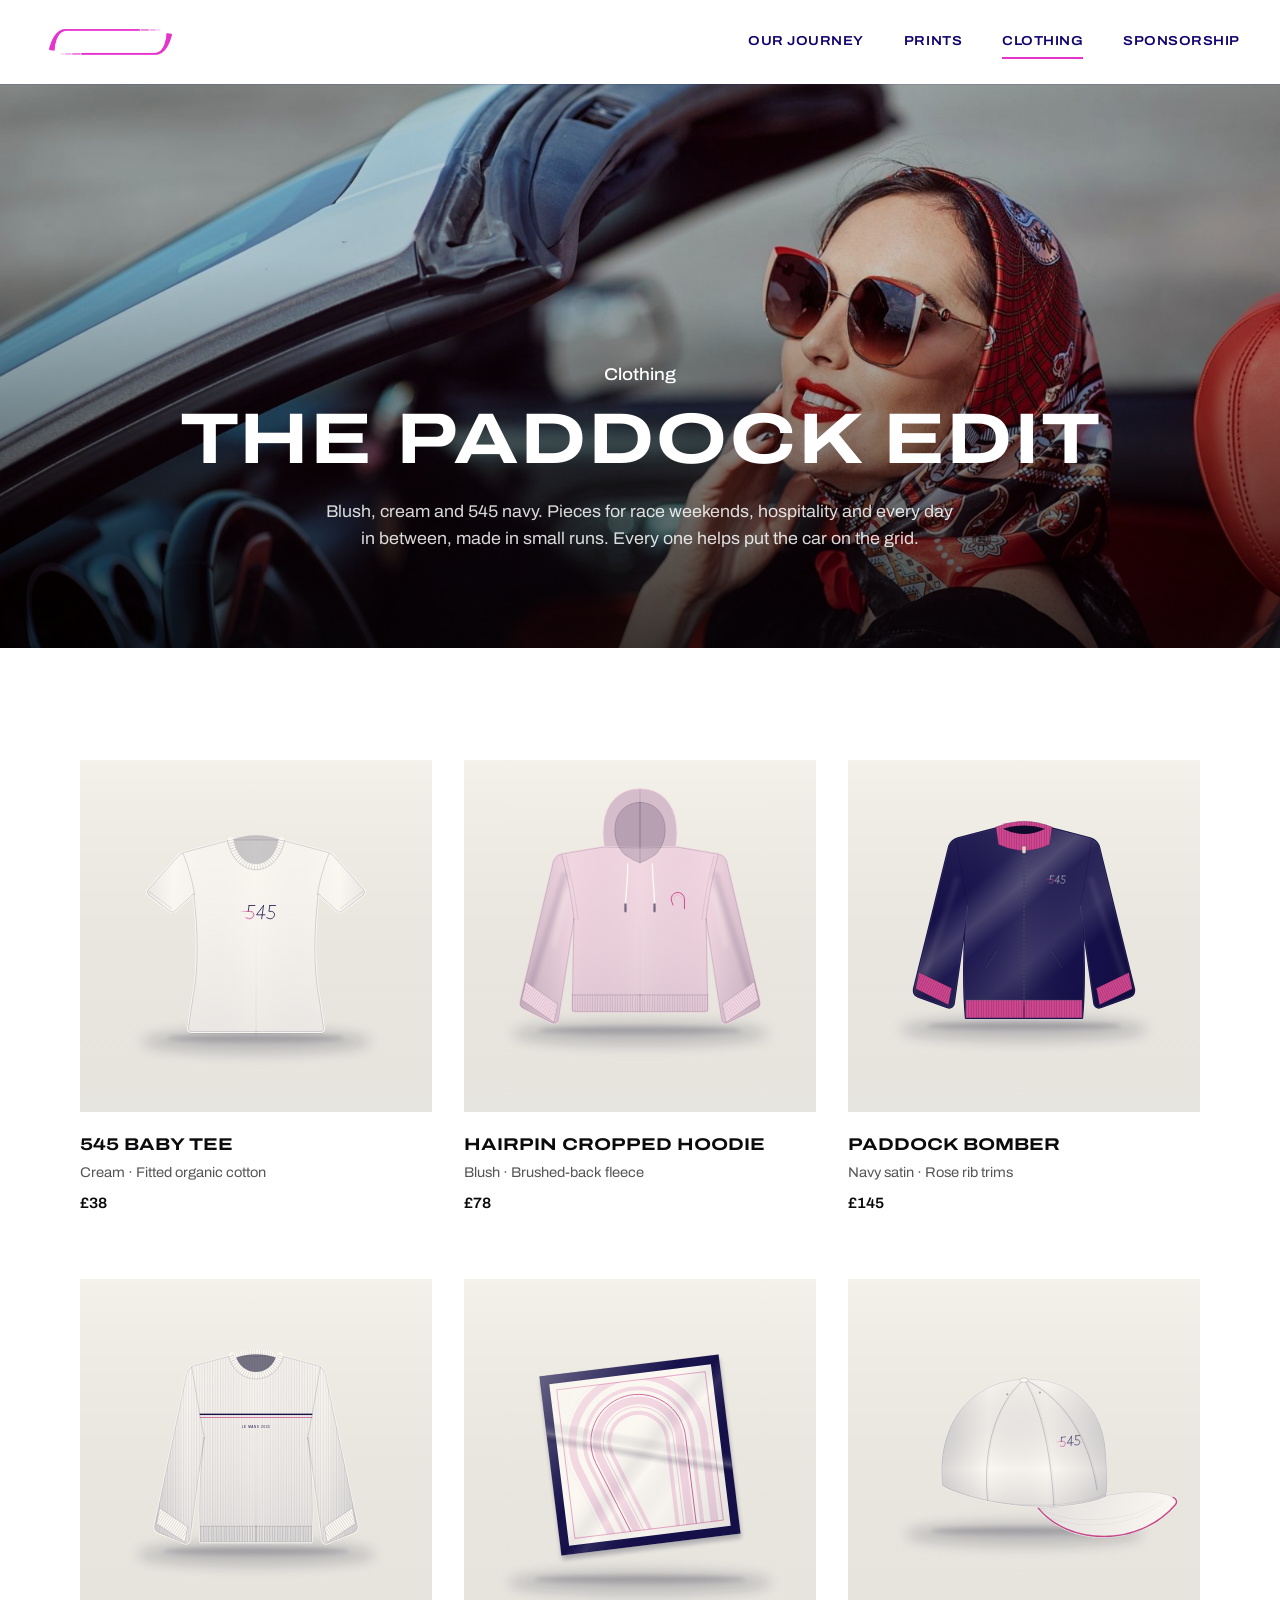
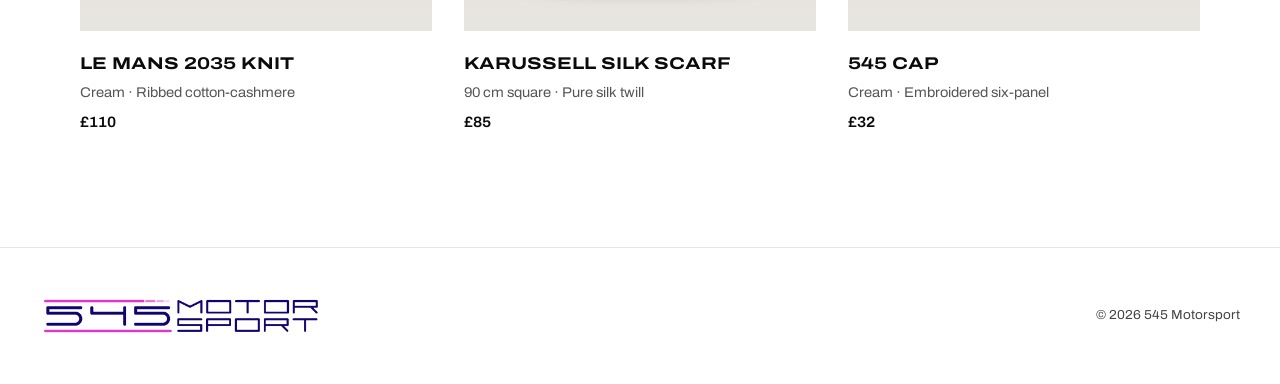
==== commit 0e98751a: "Tab and home-screen icons from the new 545 emblem; old favicon removed Co-Authored-By: Claude Opus 5" ====
--- a/clothing.html
+++ b/clothing.html
@@ -5,7 +5,8 @@
   <meta name="viewport" content="width=device-width, initial-scale=1">
   <meta name="description" content="545 Motorsport: an engineer-led endurance racing team with one goal, to win the 24 Hours of Le Mans by 2035.">
   <title>Clothing | 545 Motorsport</title>
-  <link rel="icon" href="favicon.svg" type="image/svg+xml">
+  <link rel="icon" href="logo/favicon.png" type="image/png">
+  <link rel="apple-touch-icon" href="logo/apple-touch-icon.png">
   <link rel="preconnect" href="https://fonts.googleapis.com">
   <link rel="preconnect" href="https://fonts.gstatic.com" crossorigin>
   <link href="https://fonts.googleapis.com/css2?family=Archivo:wdth,wght@100..125,400..700&display=swap" rel="stylesheet">
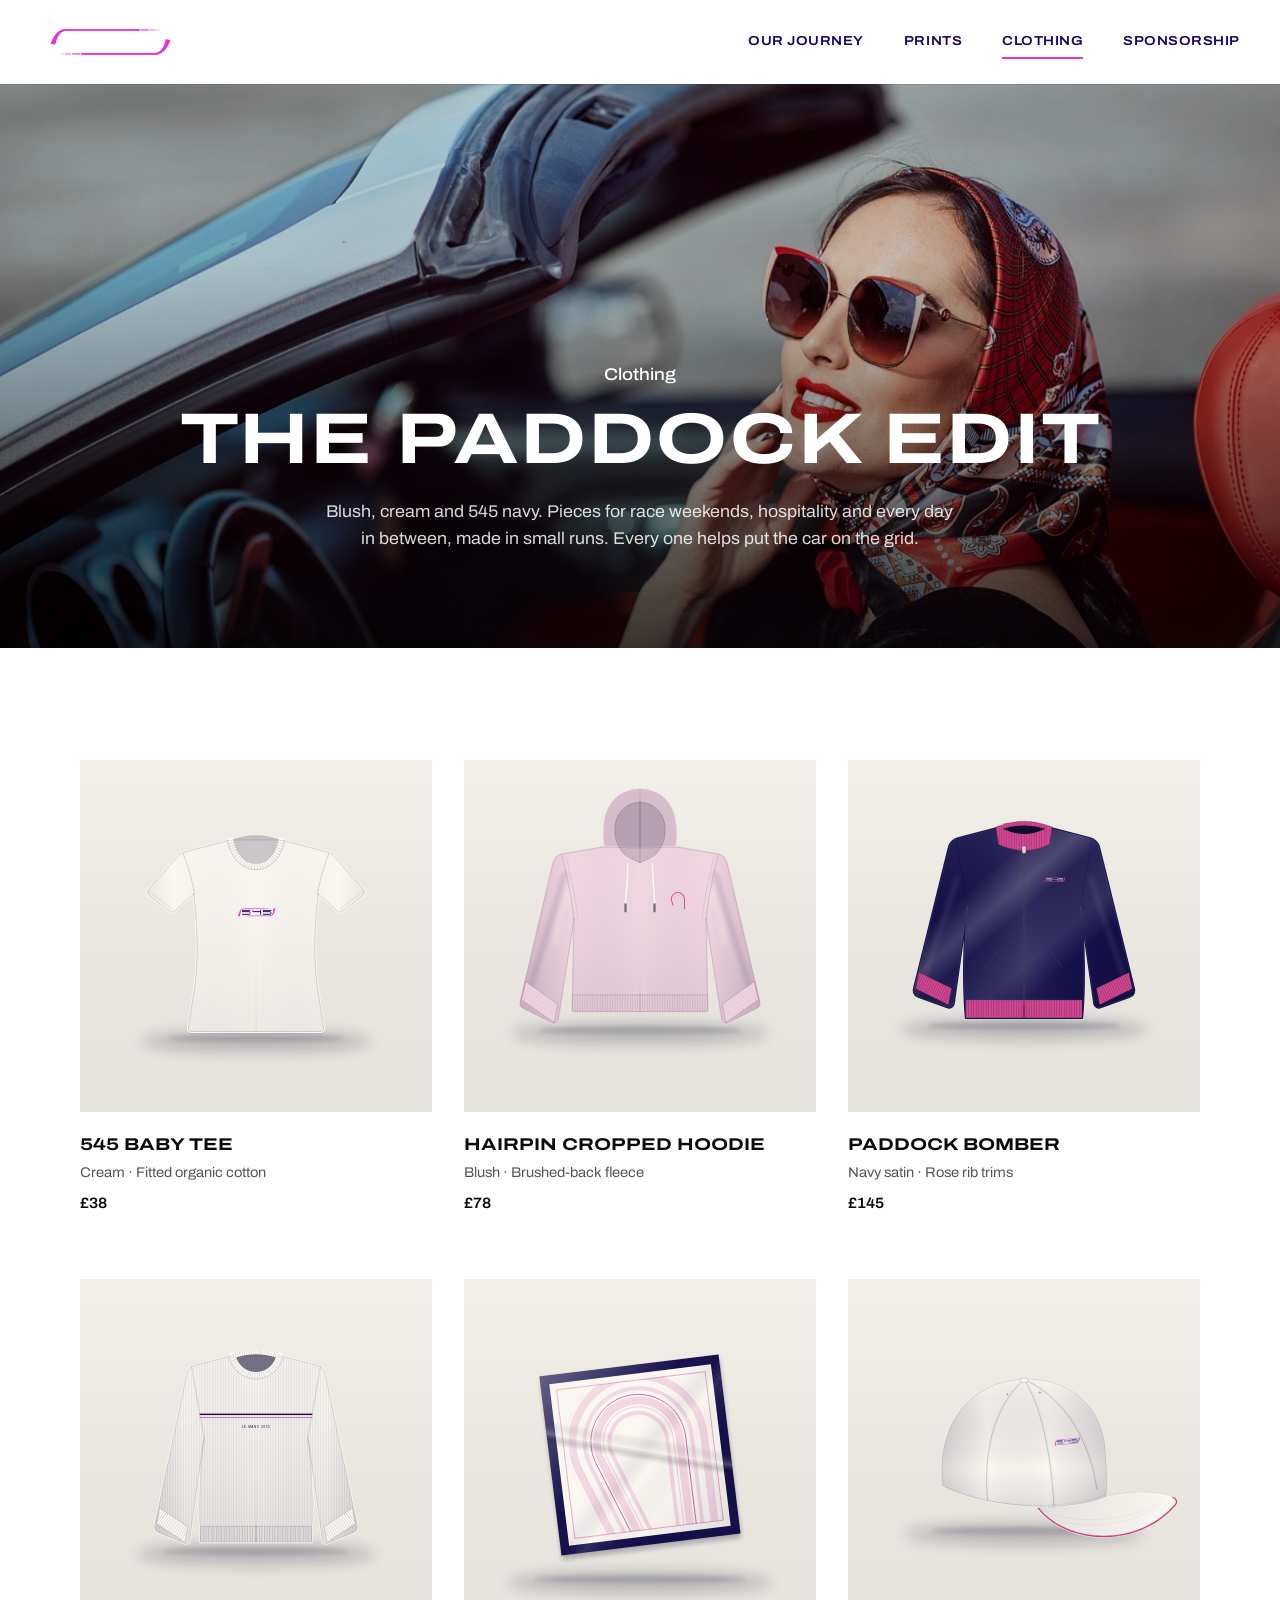
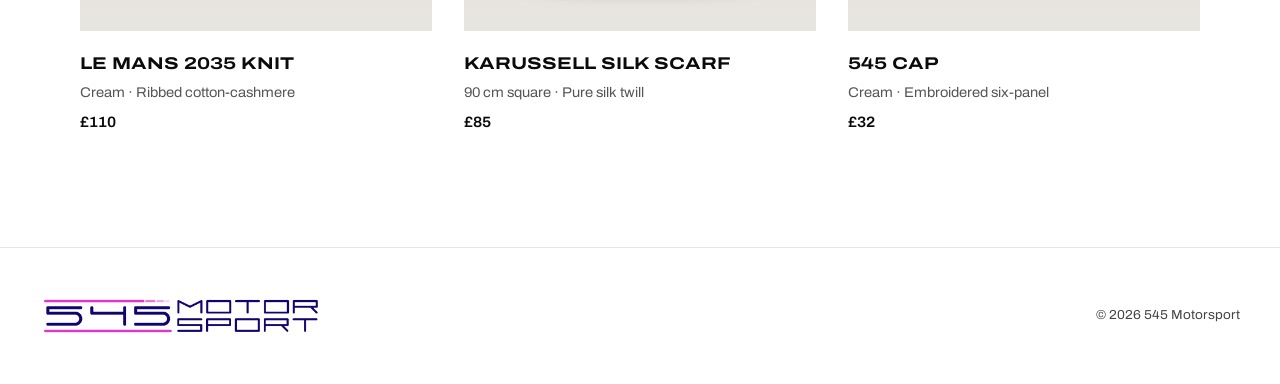
==== commit 20ac0da2: "Use the pink swoosh as the browser-tab and home-screen icon Co-Authored-By: Claude Opus 5.5 <noreply" ====
--- a/clothing.html
+++ b/clothing.html
@@ -5,8 +5,8 @@
   <meta name="viewport" content="width=device-width, initial-scale=1">
   <meta name="description" content="545 Motorsport: an engineer-led endurance racing team with one goal, to win the 24 Hours of Le Mans by 2035.">
   <title>Clothing | 545 Motorsport</title>
-  <link rel="icon" href="logo/favicon.png" type="image/png">
-  <link rel="apple-touch-icon" href="logo/apple-touch-icon.png">
+  <link rel="icon" href="logo/favicon.png?v=2" type="image/png">
+  <link rel="apple-touch-icon" href="logo/apple-touch-icon.png?v=2">
   <link rel="preconnect" href="https://fonts.googleapis.com">
   <link rel="preconnect" href="https://fonts.gstatic.com" crossorigin>
   <link href="https://fonts.googleapis.com/css2?family=Archivo:wdth,wght@100..125,400..700&display=swap" rel="stylesheet">
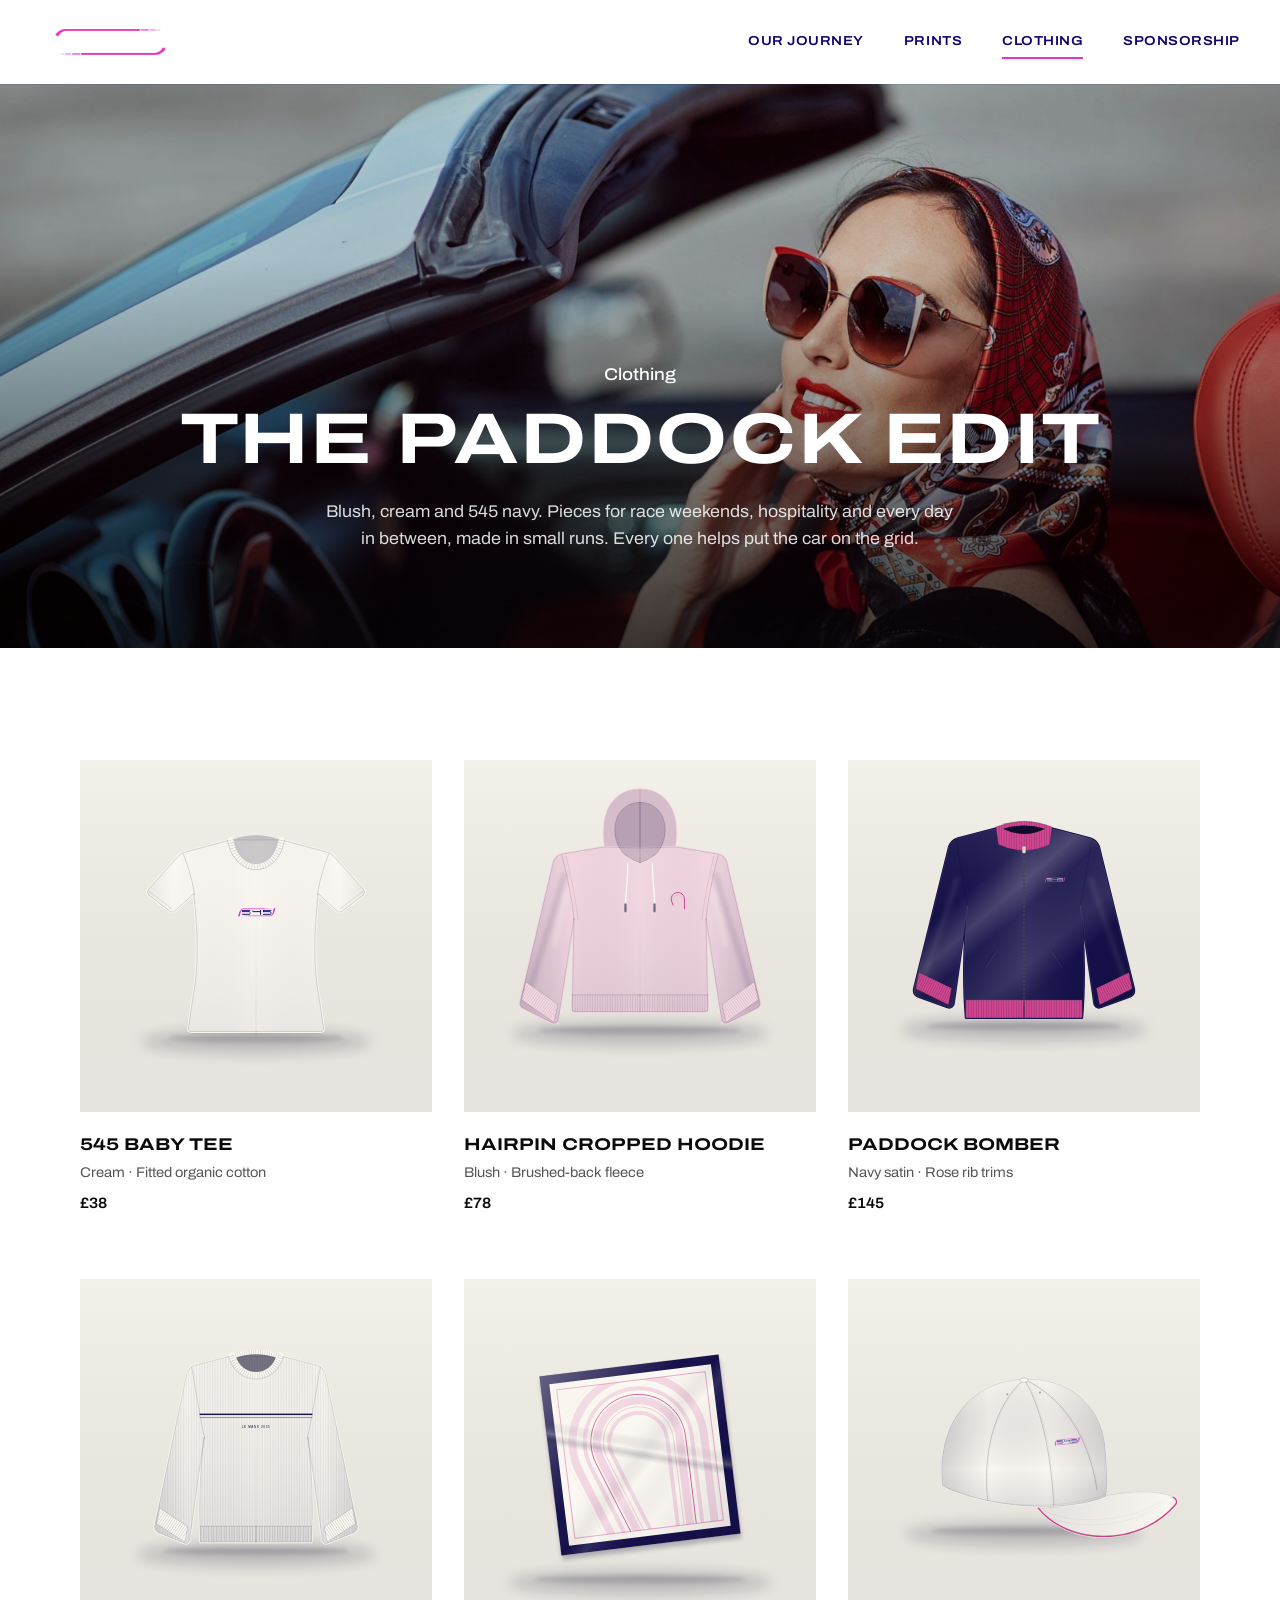
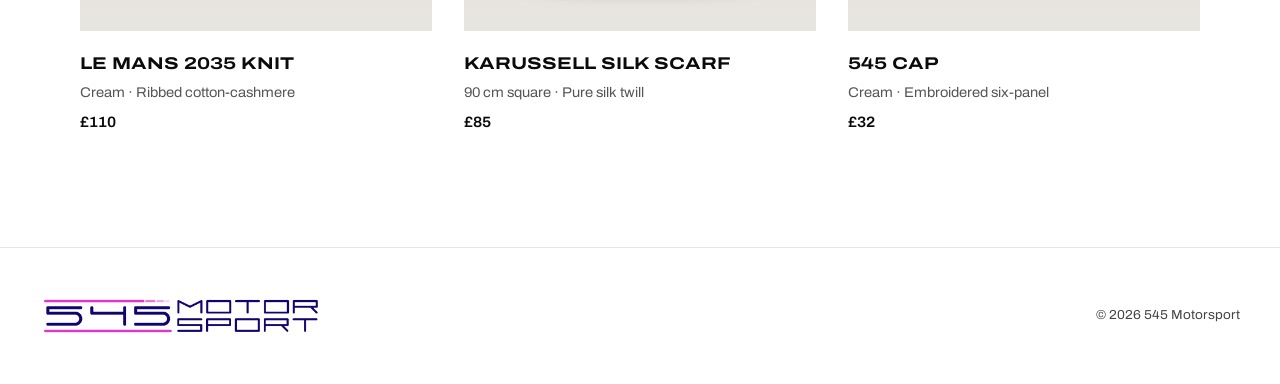
==== commit 04606ed2: "Header logo animation back to a 5-second cycle Co-Authored-By: Claude Opus 5.5 <noreply@anthropic.co" ====
--- a/clothing.html
+++ b/clothing.html
@@ -15,7 +15,7 @@
 <body>
 <header class="top">
   <nav class="nav">
-    <a href="index.html" class="nav-logo" aria-label="545 Motorsport home"><picture><source srcset="logo/545-navy.png" media="(prefers-reduced-motion: reduce)"><img src="logo/545-navy-loop.gif?v=7" alt="545" width="960" height="300"></picture></a>
+    <a href="index.html" class="nav-logo" aria-label="545 Motorsport home"><picture><source srcset="logo/545-navy.png" media="(prefers-reduced-motion: reduce)"><img src="logo/545-navy-loop.gif?v=5" alt="545" width="960" height="300"></picture></a>
     <a href="journey.html">Our Journey</a>
     <a href="prints.html">Prints</a>
     <a href="clothing.html" aria-current="page">Clothing</a>
